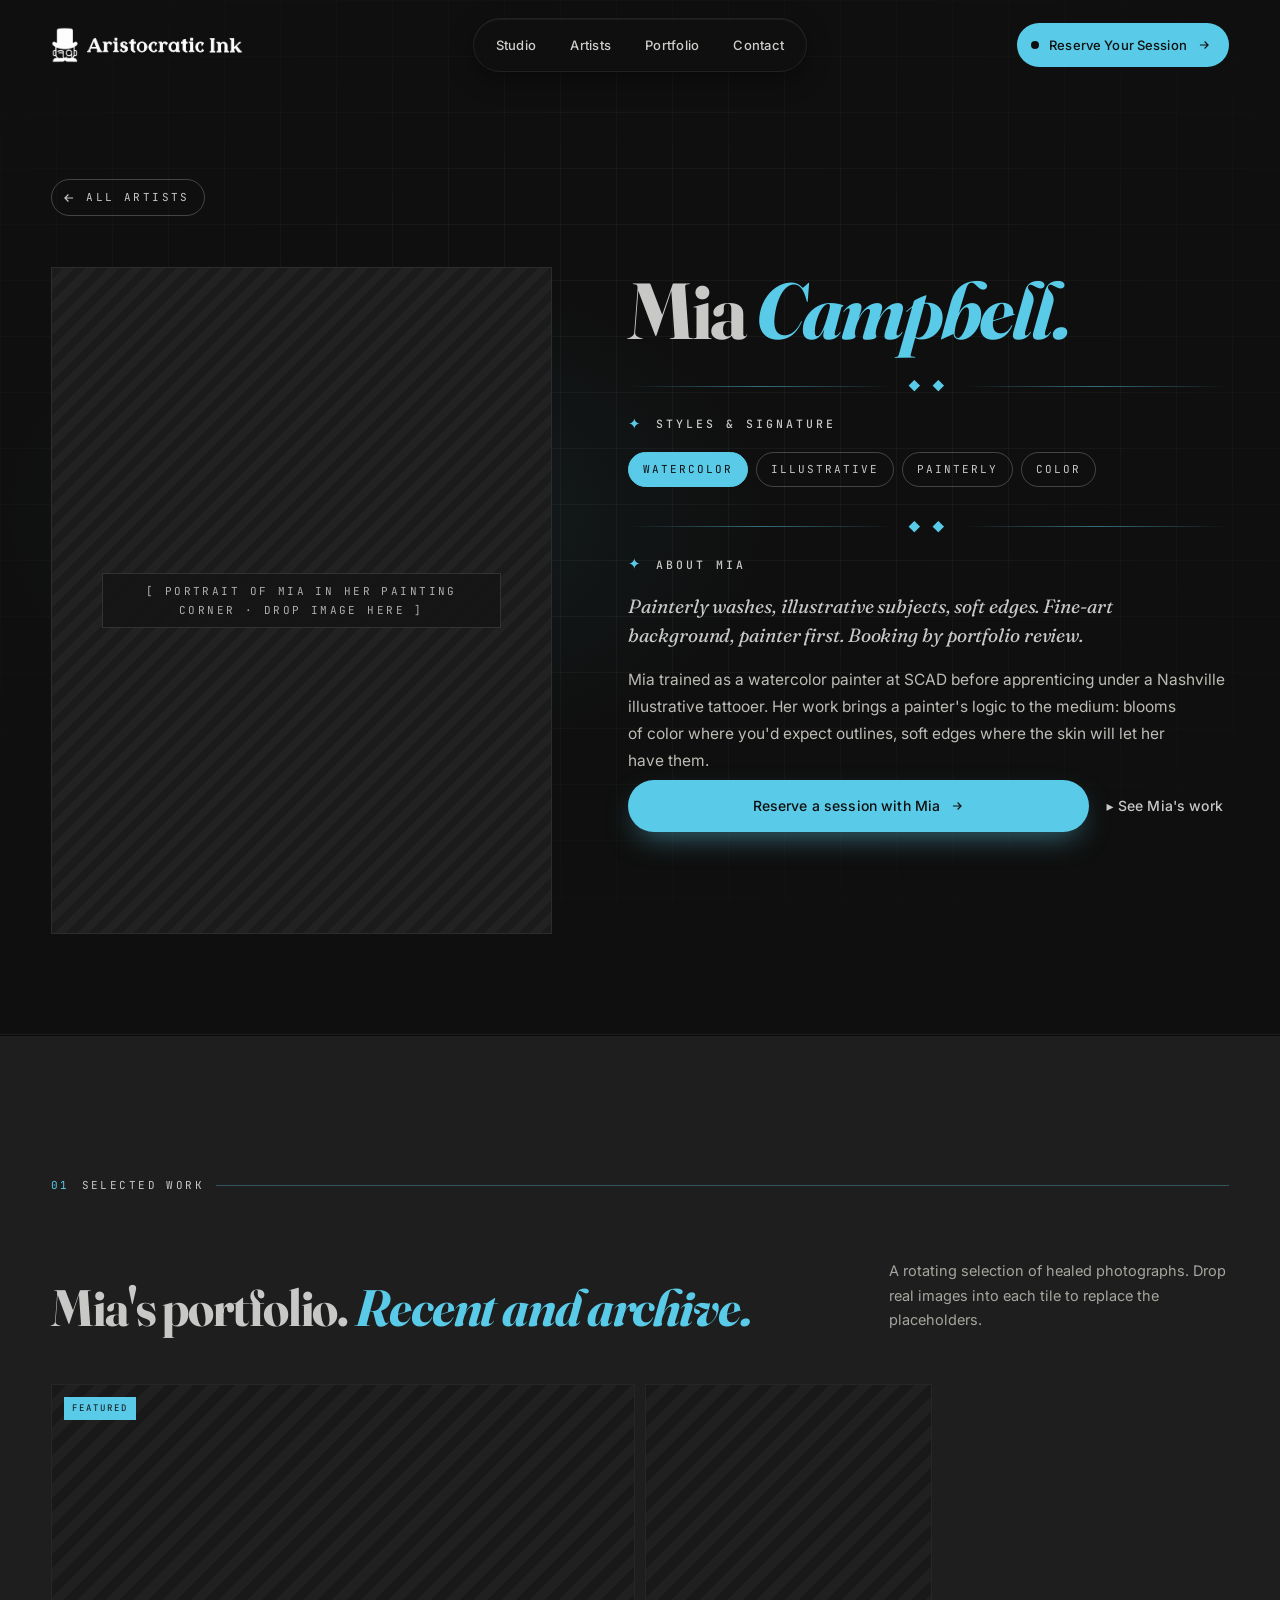
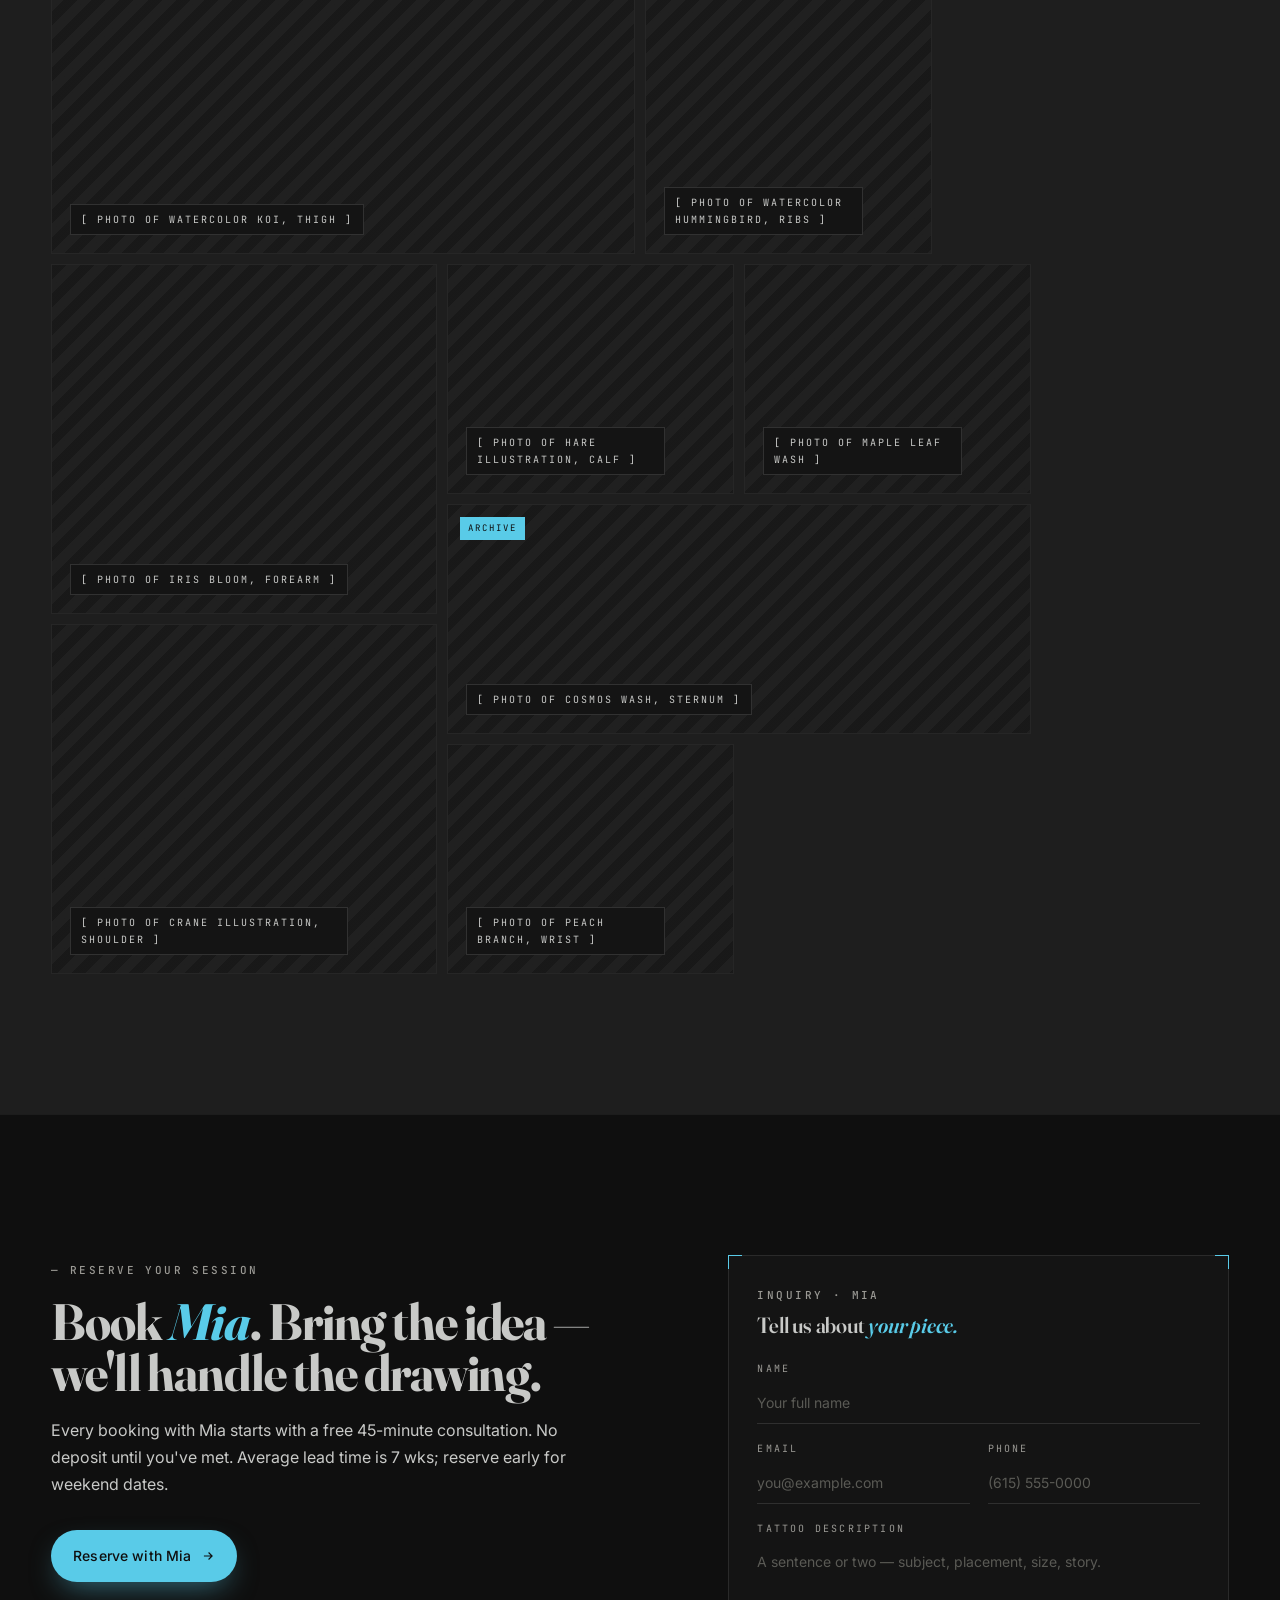
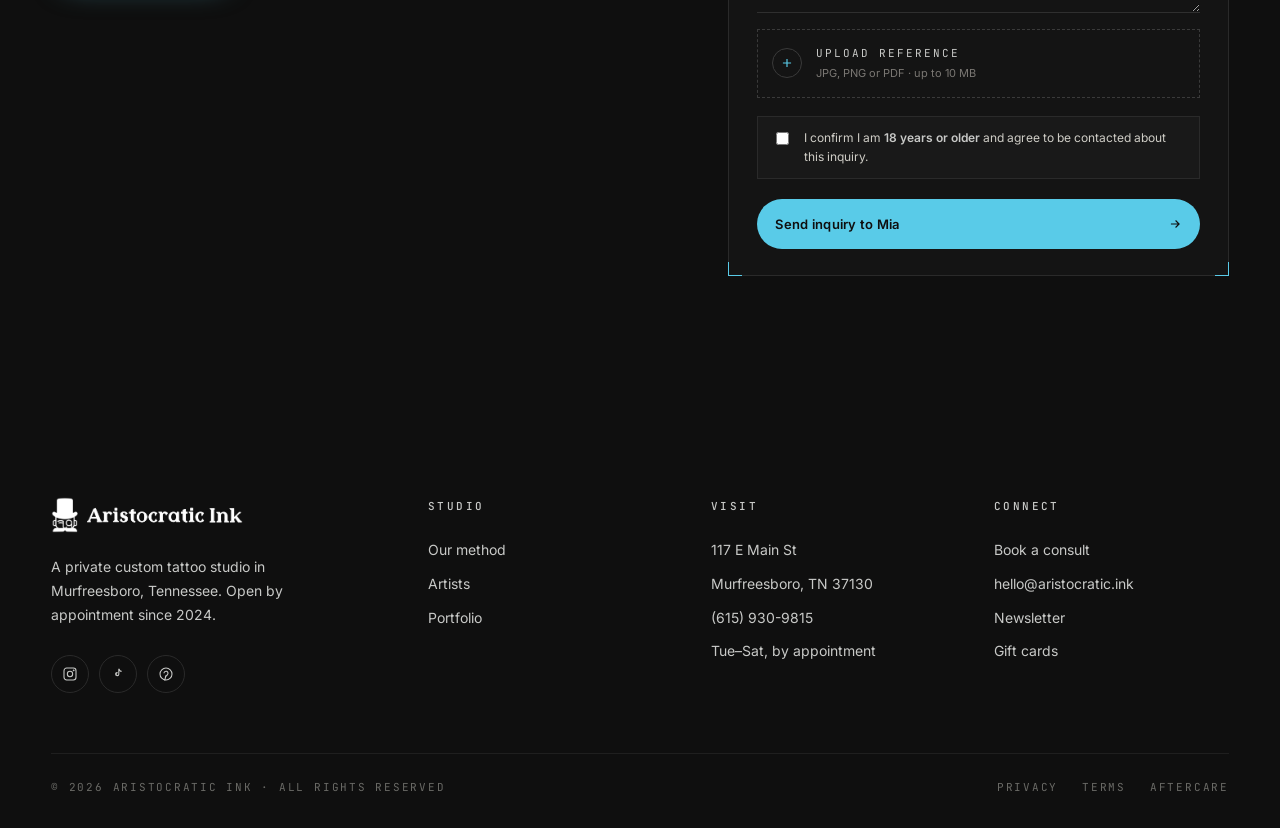
==== artists/mia.html @ 692e206e "Initial commit: Aristocratic Ink website Co-Authored-By: Claude Sonnet 4.6 <noreply@anthropic.com>" ====
<!doctype html>
<html lang="en">
<head>
<meta charset="utf-8" />
<meta name="viewport" content="width=device-width,initial-scale=1,viewport-fit=cover" />
<title>Mia Campbell — Watercolor · Illustrative · Aristocratic Ink</title>
<meta name="description" content="Mia Campbell — Watercolor · Illustrative at Aristocratic Ink, Murfreesboro TN. Painterly washes, illustrative subjects, soft edges. Fine-art background, painter first. Booking by portfolio review." />
<meta name="theme-color" content="#0F0F0F" />
<link rel="preconnect" href="https://fonts.googleapis.com" />
<link rel="preconnect" href="https://fonts.gstatic.com" crossorigin />
<link href="https://fonts.googleapis.com/css2?family=Fraunces:ital,opsz,wght@0,9..144,500;0,9..144,600;0,9..144,700;1,9..144,400;1,9..144,500;1,9..144,700&family=Inter:wght@300;400;500;600;700&family=JetBrains+Mono:wght@400;500&display=swap" rel="stylesheet" />
<link rel="stylesheet" href="../assets/artist.css" />
</head>
<body>

<a class="skip" href="#main">Skip to content</a>

<svg class="grain" aria-hidden="true"><filter id="n"><feTurbulence type="fractalNoise" baseFrequency="0.85" numOctaves="2" stitchTiles="stitch"/><feColorMatrix values="0 0 0 0 0  0 0 0 0 0  0 0 0 0 0  0 0 0 .4 0"/></filter><rect width="100%" height="100%" filter="url(#n)"/></svg>

<!-- NAV -->
<header class="nav" id="nav" role="banner">
  <a class="brand" href="../index.html" aria-label="Aristocratic Ink — home">
    <img class="brand-logo" src="../assets/logo-full.png" alt="Aristocratic Ink" />
  </a>
  <nav class="nav-pill" aria-label="Primary">
    <a href="../index.html#studio">Studio</a>
    <a href="../index.html#artists">Artists</a>
    <a href="../index.html#portfolio">Portfolio</a>
    <a href="../index.html#contact">Contact</a>
  </nav>
  <a class="nav-cta" href="../index.html#contact">
    <span class="live" aria-hidden="true"></span>
    Reserve Your Session
    <svg viewBox="0 0 24 24" fill="none" stroke="currentColor" stroke-width="2" aria-hidden="true"><path d="M5 12h14M13 6l6 6-6 6"/></svg>
  </a>
  <a class="burger" href="../index.html#artists" aria-label="Back to artists">
    <svg viewBox="0 0 24 24" fill="none" stroke="currentColor" stroke-width="2" aria-hidden="true"><path d="M19 12H5M11 18l-6-6 6-6"/></svg>
  </a>
</header>

<main id="main">

<!-- HERO -->
<section class="artist-hero">
  <div class="wrap">
    <a class="back" href="../index.html#artists">
      <svg viewBox="0 0 24 24" fill="none" stroke="currentColor" stroke-width="2"><path d="M19 12H5M11 18l-6-6 6-6"/></svg>
      All artists
    </a>
    <div class="artist-hero-grid">
      <div class="artist-left">
        <div class="artist-photo reveal">
          <span class="bl"></span><span class="br"></span>
          <div class="photo-placeholder"><span>[ Portrait of Mia in her painting corner · drop image here ]</span></div>
        </div>
      </div>
      <div class="artist-meta">
        <h1 class="reveal">Mia <em>Campbell.</em></h1>

        <div class="meta-divider reveal d1"><span>◆</span></div>

        <div class="meta-block reveal d1">
          <span class="meta-label"><span class="symbol">✦</span> Styles &amp; Signature</span>
          <div class="tags"><span class="accent">Watercolor</span><span>Illustrative</span><span>Painterly</span><span>Color</span></div>
        </div>

        <div class="meta-divider reveal d2"><span>◆</span></div>

        <div class="meta-block reveal d2">
          <span class="meta-label"><span class="symbol">✦</span> About Mia</span>
          <p class="lede">Painterly washes, illustrative subjects, soft edges. Fine-art background, painter first. Booking by portfolio review.</p>
          <p class="bio-brief">Mia trained as a watercolor painter at SCAD before apprenticing under a Nashville illustrative tattooer. Her work brings a painter's logic to the medium: blooms of color where you'd expect outlines, soft edges where the skin will let her have them.</p>
        </div>

        <div class="cta-row reveal d3">
          <a class="btn btn-primary" href="#inquiry-form">
            Reserve a session with Mia
            <svg viewBox="0 0 24 24" fill="none" stroke="currentColor" stroke-width="2"><path d="M5 12h14M13 6l6 6-6 6"/></svg>
          </a>
          <a class="btn btn-ghost" href="#works">▸ See Mia's work</a>
        </div>
      </div>
    </div>
  </div>
</section>

<!-- WORKS -->
<section class="works" id="works">
  <div class="wrap">
    <div class="section-head reveal">
      <span class="num">01</span>
      <span class="label">Selected Work</span>
      <span class="rule"></span>
    </div>
    <div class="works-head">
      <h2 class="reveal">Mia's portfolio. <em>Recent and archive.</em></h2>
      <p class="reveal d1">A rotating selection of healed photographs. Drop real images into each tile to replace the placeholders.</p>
    </div>
    <div class="works-mosaic reveal d2">
      
      <article class="work lg">
        <span class="badge">Featured</span>
        <div class="ph"><span class="ph-label">[ Photo of watercolor koi, thigh ]</span></div>
        <div class="overlay"><div><span class="a">Koi, Thigh</span><span class="b">Watercolor · 11 hrs · 2025</span></div></div>
      </article>
      <article class="work tall">
        
        <div class="ph"><span class="ph-label">[ Photo of watercolor hummingbird, ribs ]</span></div>
        <div class="overlay"><div><span class="a">Hummingbird, Ribs</span><span class="b">Illustrative · 7 hrs · 2024</span></div></div>
      </article>
      <article class="work md">
        
        <div class="ph"><span class="ph-label">[ Photo of iris bloom, forearm ]</span></div>
        <div class="overlay"><div><span class="a">Iris, Forearm</span><span class="b">Watercolor · 5 hrs · 2025</span></div></div>
      </article>
      <article class="work sm">
        
        <div class="ph"><span class="ph-label">[ Photo of hare illustration, calf ]</span></div>
        <div class="overlay"><div><span class="a">Hare Study</span><span class="b">Illustrative · 4 hrs · 2025</span></div></div>
      </article>
      <article class="work sm">
        
        <div class="ph"><span class="ph-label">[ Photo of maple leaf wash ]</span></div>
        <div class="overlay"><div><span class="a">Maple Leaf</span><span class="b">Watercolor · 3 hrs · 2024</span></div></div>
      </article>
      <article class="work wide">
        <span class="badge">Archive</span>
        <div class="ph"><span class="ph-label">[ Photo of cosmos wash, sternum ]</span></div>
        <div class="overlay"><div><span class="a">Cosmos, Sternum</span><span class="b">Watercolor · 6 hrs · 2025</span></div></div>
      </article>
      <article class="work md">
        
        <div class="ph"><span class="ph-label">[ Photo of crane illustration, shoulder ]</span></div>
        <div class="overlay"><div><span class="a">Crane, Shoulder</span><span class="b">Illustrative · 8 hrs · 2024</span></div></div>
      </article>
      <article class="work sm">
        
        <div class="ph"><span class="ph-label">[ Photo of peach branch, wrist ]</span></div>
        <div class="overlay"><div><span class="a">Peach Branch</span><span class="b">Watercolor · 3 hrs · 2025</span></div></div>
      </article>
    </div>
  </div>
</section>

<!-- BOOK CTA -->
<section class="book-cta">
  <div class="wrap">
    <div class="grid">
      <div class="reveal">
        <span class="eyebrow" style="color:#9a9994;">— Reserve your session</span>
        <h2 style="margin-top:14px;">Book <em>Mia</em>. Bring the idea — we'll handle the drawing.</h2>
        <p class="pitch">Every booking with Mia starts with a free 45-minute consultation. No deposit until you've met. Average lead time is 7 wks; reserve early for weekend dates.</p>
        <div class="actions">
          <a class="btn btn-primary" href="#inquiry-form">
            Reserve with Mia
            <svg viewBox="0 0 24 24" fill="none" stroke="currentColor" stroke-width="2"><path d="M5 12h14M13 6l6 6-6 6"/></svg>
          </a>
        </div>
      </div>
      <form class="inquiry reveal d1" id="inquiry-form" novalidate data-artist="Mia">
        <span class="corner tl"></span><span class="corner tr"></span><span class="corner bl"></span><span class="corner br"></span>
        <span class="eyebrow">Inquiry · Mia</span>
        <h3 class="title">Tell us about <em>your piece.</em></h3>

        <div class="field">
          <label for="iq-name">Name</label>
          <input id="iq-name" name="name" type="text" required placeholder="Your full name" autocomplete="name" />
        </div>

        <div class="row2">
          <div class="field">
            <label for="iq-email">Email</label>
            <input id="iq-email" name="email" type="email" required placeholder="you@example.com" autocomplete="email" />
          </div>
          <div class="field">
            <label for="iq-phone">Phone</label>
            <input id="iq-phone" name="phone" type="tel" required placeholder="(615) 555-0000" autocomplete="tel" />
          </div>
        </div>

        <div class="field">
          <label for="iq-idea">Tattoo description</label>
          <textarea id="iq-idea" name="idea" required placeholder="A sentence or two — subject, placement, size, story."></textarea>
        </div>

        <label class="file" for="iq-ref">
          <span class="ic">
            <svg viewBox="0 0 24 24" fill="none" stroke="currentColor" stroke-width="2"><path d="M12 5v14M5 12h14"/></svg>
          </span>
          <span class="ftext">
            <span class="l1" id="iq-ref-l1">Upload reference</span>
            <span class="l2" id="iq-ref-l2">JPG, PNG or PDF · up to 10 MB</span>
          </span>
          <input id="iq-ref" name="reference" type="file" accept="image/*,application/pdf" />
        </label>

        <label class="age-check">
          <input id="iq-age" name="age" type="checkbox" required />
          <span>I confirm I am <strong>18 years or older</strong> and agree to be contacted about this inquiry.</span>
        </label>

        <button class="submit" type="submit">
          Send inquiry to Mia
          <svg viewBox="0 0 24 24" fill="none" stroke="currentColor" stroke-width="2"><path d="M5 12h14M13 6l6 6-6 6"/></svg>
        </button>

        <div class="success" id="inquiry-success" role="status" aria-live="polite">
          Thank you. Your inquiry is on its way to <strong>Mia</strong>. We'll write back within one business day.
        </div>
      </form>
    </div>
  </div>
</section>

</main>

<!-- FOOTER -->
<footer>
  <div class="wrap">
    <div class="foot-grid">
      <div class="foot-brand">
        <a class="brand" href="../index.html" aria-label="Aristocratic Ink — home">
          <img class="brand-logo" src="../assets/logo-full.png" alt="Aristocratic Ink" />
        </a>
        <p>A private custom tattoo studio in Murfreesboro, Tennessee. Open by appointment since 2024.</p>
        <div class="socials">
          <a href="#" aria-label="Instagram"><svg viewBox="0 0 24 24" fill="none" stroke="currentColor" stroke-width="1.6"><rect x="3" y="3" width="18" height="18" rx="4"/><circle cx="12" cy="12" r="4"/><circle cx="17.5" cy="6.5" r=".6" fill="currentColor"/></svg></a>
          <a href="#" aria-label="TikTok"><svg viewBox="0 0 24 24" fill="currentColor"><path d="M14 4v8.2a3.2 3.2 0 1 1-2.6-3.14V11a1.2 1.2 0 1 0 1 1.2V4h2a3 3 0 0 0 3 3v2a5 5 0 0 1-3.4-1.34V4z"/></svg></a>
          <a href="#" aria-label="Pinterest"><svg viewBox="0 0 24 24" fill="none" stroke="currentColor" stroke-width="1.6"><circle cx="12" cy="12" r="9"/><path d="M10 22l2-8"/><path d="M9 11a3 3 0 1 1 5 2c-1 2-3 2-3 4"/></svg></a>
        </div>
      </div>
      <div class="foot-col">
        <h4>Studio</h4>
        <ul>
          <li><a href="../index.html#solution">Our method</a></li>
          <li><a href="../index.html#artists">Artists</a></li>
          <li><a href="../index.html#portfolio">Portfolio</a></li>
        </ul>
      </div>
      <div class="foot-col">
        <h4>Visit</h4>
        <ul>
          <li>117 E Main St</li>
          <li>Murfreesboro, TN 37130</li>
          <li>(615) 930-9815</li>
          <li>Tue–Sat, by appointment</li>
        </ul>
      </div>
      <div class="foot-col">
        <h4>Connect</h4>
        <ul>
          <li><a href="../index.html#contact">Book a consult</a></li>
          <li><a href="mailto:hello@aristocratic.ink">hello@aristocratic.ink</a></li>
          <li><a href="#">Newsletter</a></li>
          <li><a href="#">Gift cards</a></li>
        </ul>
      </div>
    </div>
    <div class="foot-strip">
      <span class="copy">© 2026 Aristocratic Ink · All rights reserved</span>
      <div class="legal">
        <a href="#">Privacy</a>
        <a href="#">Terms</a>
        <a href="#">Aftercare</a>
      </div>
    </div>
  </div>
</footer>

<script>
(function(){
  const nav = document.getElementById('nav');
  const onScroll = () => {
    if (window.scrollY > 24) nav.classList.add('scrolled'); else nav.classList.remove('scrolled');
  };
  document.addEventListener('scroll', onScroll, { passive:true });
  onScroll();

  const io = new IntersectionObserver((entries) => {
    entries.forEach(en => {
      if (en.isIntersecting) {
        en.target.classList.add('in');
        io.unobserve(en.target);
      }
    });
  }, { rootMargin: '0px 0px -8% 0px', threshold: .04 });
  document.querySelectorAll('.reveal').forEach(el => io.observe(el));

  document.querySelectorAll('a[href^="#"]').forEach(a => {
    a.addEventListener('click', (e) => {
      const id = a.getAttribute('href').slice(1);
      const target = id && document.getElementById(id);
      if (!target) return;
      e.preventDefault();
      const top = target.getBoundingClientRect().top + window.scrollY - 70;
      window.scrollTo({ top, behavior: 'smooth' });
    });
  });

  // Inquiry form
  const iform = document.getElementById('inquiry-form');
  if (iform) {
    const fileInput = document.getElementById('iq-ref');
    const fileL1 = document.getElementById('iq-ref-l1');
    const fileL2 = document.getElementById('iq-ref-l2');
    fileInput && fileInput.addEventListener('change', () => {
      const f = fileInput.files && fileInput.files[0];
      if (f) {
        fileL1.textContent = 'Reference attached';
        const kb = Math.max(1, Math.round(f.size/1024));
        const size = kb > 1024 ? (kb/1024).toFixed(1) + ' MB' : kb + ' KB';
        fileL2.textContent = f.name + ' · ' + size;
      } else {
        fileL1.textContent = 'Upload reference';
        fileL2.textContent = 'JPG, PNG or PDF · up to 10 MB';
      }
    });
    iform.addEventListener('submit', (e) => {
      e.preventDefault();
      if (!iform.checkValidity()) { iform.reportValidity(); return; }
      const success = document.getElementById('inquiry-success');
      success.classList.add('show');
      iform.querySelectorAll('input, textarea, button.submit').forEach(el => el.disabled = true);
      const top = success.getBoundingClientRect().top + window.scrollY - 100;
      window.scrollTo({ top, behavior:'smooth' });
    });
  }
})();
</script>
</body>
</html>
---- assets/artist.css ----
/* ============================================
   Aristocratic Ink — Artist page styles (revised)
   Pattern: DARK hero · GRAY works · DARK book-cta
   Cyan accents on numbers, rules, italics.
   ============================================ */

:root{
  --paper:#C8C9C7;
  --paper-2:#1E1E1E;
  --paper-3:#2A2A2A;
  --ink:#0F0F0F;
  --dark:#1A1A1A;
  --cyan:#59CBE8;
  --gray:#C8C9C7;
  --muted:rgba(15,15,15,.55);
  --line:rgba(15,15,15,.12);
  --line-strong:rgba(15,15,15,.85);
  --max:1440px;
  --pad: clamp(20px, 4vw, 56px);
  --font-display: "Fraunces", "Times New Roman", serif;
  --font-body: "Inter", system-ui, -apple-system, sans-serif;
  --font-mono: "JetBrains Mono", ui-monospace, Menlo, monospace;
}

*,*::before,*::after{ box-sizing:border-box; }
html,body{ margin:0; padding:0; }
html{ scroll-behavior:smooth; -webkit-text-size-adjust:100%; }
body{
  font-family: var(--font-body);
  font-weight:400;
  font-size:16px;
  line-height:1.7;
  color:var(--ink);
  background:var(--paper-2);
  -webkit-font-smoothing:antialiased;
  text-rendering:optimizeLegibility;
  overflow-x:hidden;
}
img,video,svg{ display:block; max-width:100%; }
button{ font:inherit; color:inherit; background:none; border:0; cursor:pointer; }
a{ color:inherit; text-decoration:none; }
input,select,textarea{ font:inherit; color:inherit; }
::selection{ background:var(--cyan); color:var(--ink); }
:focus-visible{ outline:2px solid var(--cyan); outline-offset:2px; border-radius:2px; }

h1,h2,h3,h4{ margin:0; font-family:var(--font-display); font-weight:700; font-style:normal; letter-spacing:-0.015em; font-variation-settings:"opsz" 144; }
h1{ font-size:clamp(2.4rem, 5.5vw, 4.6rem); line-height:.96; letter-spacing:-0.025em; }
h2{ font-size:clamp(2rem, 4vw, 3.4rem); line-height:1; letter-spacing:-0.022em; }
h3{ font-size:clamp(1.3rem, 1.8vw, 1.65rem); line-height:1.1; letter-spacing:-0.015em; }
p{ margin:0 0 1em; }
em{ font-style:italic; }
.eyebrow{ font-family:var(--font-mono); font-size:11px; letter-spacing:.22em; text-transform:uppercase; color:var(--ink); font-weight:500; }
.mono{ font-family:var(--font-mono); font-size:11px; letter-spacing:.16em; text-transform:uppercase; color:var(--gray); }

.skip{ position:absolute; left:8px; top:-40px; padding:8px 14px; background:var(--ink); color:var(--paper); z-index:1000; border-radius:999px; font-size:13px; }
.skip:focus{ top:8px; }
.grain{ position:fixed; inset:0; z-index:200; pointer-events:none; opacity:.045; mix-blend-mode:multiply; }
.wrap{ width:100%; max-width:var(--max); margin:0 auto; padding-inline:var(--pad); }

/* ---------- NAV ---------- */
.nav{
  position:fixed; top:0; left:0; right:0; z-index:100;
  padding:18px var(--pad);
  display:grid; grid-template-columns:1fr auto 1fr; align-items:center; gap:24px;
  transition: backdrop-filter .3s ease, background .3s ease, border-color .3s ease;
  border-bottom:1px solid transparent;
}
.nav.scrolled{
  background:rgba(15,15,15,.82);
  backdrop-filter:saturate(160%) blur(14px);
  -webkit-backdrop-filter:saturate(160%) blur(14px);
  border-bottom-color:rgba(255,255,255,.08);
}
.brand{ display:flex; align-items:center; gap:12px; }
.brand-logo{ display:block; height:36px; width:auto; filter: brightness(0) invert(1); }

.nav-pill{
  justify-self:center;
  display:flex; align-items:center; gap:2px;
  background:rgba(15,15,15,.6);
  backdrop-filter: blur(10px);
  -webkit-backdrop-filter: blur(10px);
  color:var(--paper);
  padding:6px; border-radius:999px;
  border:1px solid rgba(255,255,255,.08);
  box-shadow: 0 1px 0 rgba(255,255,255,.06) inset, 0 8px 24px rgba(0,0,0,.35);
}
.nav-pill a{
  padding:9px 16px; border-radius:999px; font-size:13px; font-weight:500; letter-spacing:.02em;
  color:#cfcecb; transition:color .2s ease, background .25s ease;
}
.nav-pill a:hover{ color:var(--cyan); }

.nav-cta{
  justify-self:end;
  display:inline-flex; align-items:center; gap:10px;
  background:var(--cyan); color:var(--ink);
  padding:11px 18px 11px 14px; border-radius:999px;
  font-size:13px; font-weight:500; letter-spacing:.01em;
  transition: transform .25s ease, box-shadow .25s ease;
}
.nav-cta:hover{ transform:translateY(-1px); box-shadow:0 12px 28px rgba(89,203,232,.45); }
.nav-cta .live{ width:8px; height:8px; border-radius:50%; background:var(--ink); }
.nav-cta svg{ width:14px; height:14px; }

.burger{ display:none; justify-self:end; width:42px; height:42px; border-radius:50%; background:var(--ink); color:var(--paper); align-items:center; justify-content:center; }
.burger svg{ width:18px; height:18px; }

/* ---------- BUTTONS ---------- */
.btn{ display:inline-flex; align-items:center; gap:10px; padding:14px 22px; border-radius:999px; font-size:14px; font-weight:500; letter-spacing:.01em; transition:transform .25s ease, box-shadow .25s ease, background .25s ease, color .25s ease; }
.btn-primary{ background:var(--cyan); color:var(--ink); box-shadow: 0 12px 30px -10px rgba(89,203,232,.55); }
.btn-primary:hover{ transform:translateY(-1px); box-shadow: 0 16px 40px -10px rgba(89,203,232,.75); }
.btn-ghost{ color:var(--paper); padding-left:6px; padding-right:6px; }
.btn-ghost:hover{ color:var(--cyan); }
.btn svg{ width:14px; height:14px; }

/* ---------- SECTION HEAD ---------- */
section{ position:relative; }
.section-head{ display:flex; align-items:baseline; gap:12px; margin-bottom: clamp(40px,5vw,72px); }
.section-head .num{ font-family:var(--font-mono); font-size:11px; letter-spacing:.2em; text-transform:uppercase; color:var(--cyan); }
.section-head .label{ font-family:var(--font-mono); font-size:11px; letter-spacing:.22em; text-transform:uppercase; color:var(--ink); }
.section-head .rule{ flex:1; height:1px; background:rgba(89,203,232,.22); align-self:center; }

/* ============================================
   ARTIST HERO (DARK)
   ============================================ */
.artist-hero{
  position:relative;
  background:var(--ink);
  color:var(--paper);
  padding: clamp(120px, 14vw, 180px) 0 clamp(60px, 8vw, 100px);
  overflow:hidden;
  isolation:isolate;
  border-bottom: 1px solid #1c1c1c;
}
.artist-hero::before{
  content:""; position:absolute; inset:0; z-index:-1; pointer-events:none;
  background-image:
    linear-gradient(to right, rgba(255,255,255,.04) 1px, transparent 1px),
    linear-gradient(to bottom, rgba(255,255,255,.04) 1px, transparent 1px);
  background-size: 56px 56px;
  mask-image: radial-gradient(ellipse 90% 70% at 50% 40%, #000 30%, transparent 80%);
  -webkit-mask-image: radial-gradient(ellipse 90% 70% at 50% 40%, #000 30%, transparent 80%);
}
.artist-hero::after{
  content:""; position:absolute; inset:0; z-index:-1; pointer-events:none;
  background: radial-gradient(ellipse 50% 40% at 30% 50%, rgba(89,203,232,.08), transparent 60%);
}

.back{
  display:inline-flex; align-items:center; gap:10px;
  font-family:var(--font-mono); font-size:11px; letter-spacing:.22em; text-transform:uppercase; color:var(--paper);
  margin-bottom: clamp(32px, 4vw, 56px);
  padding: 8px 14px 8px 10px;
  border-radius:999px;
  border:1px solid rgba(255,255,255,.22);
  transition: background .25s ease, color .25s ease, border-color .25s ease;
}
.back:hover{ background:var(--cyan); color:var(--ink); border-color:var(--cyan); }
.back svg{ width:14px; height:14px; }

.artist-hero-grid{
  display:grid;
  grid-template-columns: 1fr 1.2fr;
  gap: clamp(40px, 6vw, 88px);
  align-items:start;
}

/* LEFT — photo + CTA */
.artist-left{ display:flex; flex-direction:column; gap: 22px; }

.artist-photo{
  position:relative;
  aspect-ratio: 3/4;
  background:#141414;
  border:1px solid rgba(255,255,255,.10);
  overflow:hidden;
}
.artist-photo::before, .artist-photo::after,
.artist-photo .br, .artist-photo .bl{
  content:""; position:absolute; width:22px; height:22px; border:1.5px solid var(--cyan); z-index:3;
}
.artist-photo::before{ top:-1px; left:-1px; border-right:0; border-bottom:0; }
.artist-photo::after{ top:-1px; right:-1px; border-left:0; border-bottom:0; }
.artist-photo .bl{ bottom:-1px; left:-1px; border-right:0; border-top:0; }
.artist-photo .br{ bottom:-1px; right:-1px; border-left:0; border-top:0; }
.photo-placeholder{
  position:absolute; inset:0;
  display:flex; align-items:center; justify-content:center;
  background:
    repeating-linear-gradient(135deg,
      rgba(255,255,255,.03) 0 8px,
      rgba(255,255,255,.06) 8px 16px);
  color:var(--paper);
}
.photo-placeholder span{
  font-family:var(--font-mono); font-size:11px; letter-spacing:.22em; text-transform:uppercase;
  background:#141414; padding:8px 14px; border:1px solid rgba(255,255,255,.15);
  opacity:.85; max-width: 80%; text-align:center; color: var(--paper);
}

/* CTA row under photo */
.cta-row{ display:flex; flex-wrap:wrap; gap:12px; align-items:center; }
.cta-row .btn-primary{ flex: 1 1 auto; justify-content: center; }

/* RIGHT — meta (organized w/ section dividers + symbols) */
.artist-meta{ padding-top: 6px; display:flex; flex-direction:column; }
.artist-meta h1{ margin-bottom: 4px; color: var(--paper); font-size:clamp(2.6rem, 6.2vw, 5rem); line-height:.95; letter-spacing:-0.028em; }
.artist-meta h1 em{ color: var(--cyan); font-style: italic; }

/* Ornamental divider between meta blocks */
.meta-divider{
  display:flex; align-items:center; gap:14px;
  margin: 28px 0 22px;
}
.meta-divider::before, .meta-divider::after{
  content:""; flex:1; height:1px;
  background: linear-gradient(to right, transparent, rgba(89,203,232,.5), transparent);
}
.meta-divider > span{
  color: var(--cyan); font-size: 12px; line-height:1;
  transform: rotate(0deg); letter-spacing:.4em;
  display:inline-flex; gap:6px;
}
.meta-divider > span::before{ content:"◆"; }

/* Block heading with attention-grabbing symbol */
.meta-label{
  display:flex; align-items:center; gap:12px;
  font-family: var(--font-mono); font-size: 11.5px; letter-spacing: .26em; text-transform: uppercase;
  color: var(--paper); margin-bottom: 18px; font-weight:500;
}
.meta-label .symbol{ color: var(--cyan); font-size: 15px; line-height: 1; }

.meta-block{ margin-bottom: 6px; }
.meta-block:last-of-type{ margin-bottom: 32px; }

.tags{ display:flex; flex-wrap:wrap; gap:8px; }
.tags span{
  font-family:var(--font-mono); font-size:11px; letter-spacing:.18em; text-transform:uppercase;
  padding:7px 14px; border-radius:999px; border:1px solid rgba(255,255,255,.22);
  color:var(--paper);
  transition: background .25s ease, color .25s ease, border-color .25s ease;
}
.tags span:hover{ border-color: var(--cyan); color: var(--cyan); }
.tags span.accent{ background:var(--cyan); border-color:var(--cyan); color:var(--ink); }
.tags span.accent:hover{ color: var(--ink); }

.lede{
  font-family: var(--font-display);
  font-weight:400;
  font-style:italic;
  font-size: clamp(17px, 1.5vw, 20px);
  line-height:1.5;
  color: var(--paper);
  max-width: 580px;
  margin: 0 0 16px;
  letter-spacing:-0.005em;
  text-wrap: pretty;
}
.bio-brief{
  font-size: 15.5px;
  line-height: 1.75;
  color: rgba(238,236,228,.78);
  max-width: 600px;
  margin: 0;
  text-wrap: pretty;
}

/* ============================================
   WORKS (GRAY — charcoal #1E1E1E)
   ============================================ */
.works{ padding: clamp(80px,11vw,140px) 0; background:var(--paper-2); color:var(--paper); border-top:1px solid #0a0a0a; }
.works-head{ display:flex; align-items:end; justify-content:space-between; gap:24px; flex-wrap:wrap; margin-bottom: clamp(32px,4vw,56px); }
.works-head h2{ color: var(--paper); }
.works-head h2 em{ font-style:italic; color: var(--cyan); }
.works-head p{ color:rgba(238,236,228,.65); max-width:340px; margin:0; font-size:14.5px; }
.works .section-head .label{ color: var(--paper); }
.works .section-head .rule{ background: rgba(89,203,232,.32); }

.works-mosaic{
  display:grid;
  grid-template-columns: repeat(12, 1fr);
  grid-auto-rows: 110px;
  gap: 10px;
}
.work{
  position:relative;
  overflow:hidden;
  background:#141414;
  border:1px solid rgba(255,255,255,.08);
}
.work .ph{
  position:absolute; inset:0;
  display:flex; align-items:flex-end; justify-content:flex-start;
  background:
    repeating-linear-gradient(135deg,
      rgba(255,255,255,.02) 0 10px,
      rgba(255,255,255,.05) 10px 20px);
  padding: 18px;
  transition: transform .9s cubic-bezier(.2,.8,.2,1);
}
.work:hover .ph{ transform: scale(1.03); }
.work .ph-label{
  font-family:var(--font-mono); font-size:10px; letter-spacing:.2em; text-transform:uppercase;
  background:#141414; padding: 6px 10px; border:1px solid rgba(255,255,255,.12);
  color: var(--paper);
  max-width: 80%;
}
.work .overlay{
  position:absolute; inset:0; z-index:2;
  background: linear-gradient(to top, rgba(89,203,232,.86), rgba(89,203,232,0) 60%);
  opacity:0; transition:opacity .35s ease;
  display:flex; align-items:flex-end; padding:18px; color:var(--ink);
}
.work:hover .overlay{ opacity:1; }
.work .overlay .a{ font-family:var(--font-display); font-weight:600; font-size:18px; line-height:1.05; display:block; }
.work .overlay .b{ font-family:var(--font-mono); font-size:10px; letter-spacing:.2em; text-transform:uppercase; display:block; margin-top:4px; }
.work .badge{
  position:absolute; top:12px; left:12px; z-index:3;
  font-family:var(--font-mono); font-size:9px; letter-spacing:.22em; text-transform:uppercase;
  background:var(--cyan); color:var(--ink); padding:4px 8px;
}
.work.lg{ grid-column: span 6; grid-row: span 4; }
.work.md{ grid-column: span 4; grid-row: span 3; }
.work.sm{ grid-column: span 3; grid-row: span 2; }
.work.tall{ grid-column: span 3; grid-row: span 4; }
.work.wide{ grid-column: span 6; grid-row: span 2; }

/* ============================================
   BOOK CTA (DARK)
   ============================================ */
.book-cta{
  padding: clamp(80px,11vw,140px) 0;
  background:var(--ink); color:var(--paper);
  border-top:1px solid #1c1c1c;
}
.book-cta .grid{
  display:grid;
  grid-template-columns: 1.2fr 1fr;
  gap: clamp(40px, 6vw, 96px);
  align-items:start;
}
.book-cta h2{ color:var(--paper); max-width: 700px; }
.book-cta h2 em{ color:var(--cyan); }
.book-cta .pitch{ color:#C8C9C7; font-size:16px; max-width:520px; margin: 18px 0 32px; }
.book-cta .actions{ display:flex; flex-wrap:wrap; gap:14px; }

/* ============================================
   INQUIRY FORM
   ============================================ */
.inquiry{
  position:relative;
  background:#141414;
  border:1px solid #2a2a2a;
  padding: 30px 28px 26px;
}
.inquiry .corner{ position:absolute; width:14px; height:14px; border:1.5px solid var(--cyan); }
.inquiry .corner.tl{ top:-1px; left:-1px; border-right:0; border-bottom:0; }
.inquiry .corner.tr{ top:-1px; right:-1px; border-left:0; border-bottom:0; }
.inquiry .corner.bl{ bottom:-1px; left:-1px; border-right:0; border-top:0; }
.inquiry .corner.br{ bottom:-1px; right:-1px; border-left:0; border-top:0; }

.inquiry .eyebrow{ color:#9a9994; margin-bottom: 8px; display:block; }
.inquiry .title{
  font-family: var(--font-display); font-weight:600;
  font-size: 22px; letter-spacing:-0.01em;
  color:var(--paper); margin: 0 0 22px;
  line-height:1.15;
}
.inquiry .title em{ color:var(--cyan); font-style:italic; }
.inquiry .field{ display:flex; flex-direction:column; gap:6px; margin-bottom: 16px; }
.inquiry .field label{
  font-family:var(--font-mono); font-size:10px; letter-spacing:.22em; text-transform:uppercase;
  color:#9a9994;
}
.inquiry .field input,
.inquiry .field textarea{
  width:100%; background:transparent; border:0;
  border-bottom:1px solid #2f2f2f;
  padding: 8px 0;
  font-size: 14px;
  color:var(--paper);
  transition: border-color .25s ease;
}
.inquiry .field input::placeholder,
.inquiry .field textarea::placeholder{ color:#5a5a55; }
.inquiry .field input:focus,
.inquiry .field textarea:focus{ outline:0; border-bottom-color:var(--cyan); }
.inquiry .field textarea{ min-height: 70px; resize:vertical; line-height:1.5; }
.inquiry .row2{ display:grid; grid-template-columns: 1fr 1fr; gap: 18px; }

.inquiry .file{
  margin: 6px 0 18px;
  border:1px dashed #3a3a3a;
  padding: 14px 14px;
  display:flex; align-items:center; gap: 14px;
  cursor:pointer;
  transition: border-color .25s ease, background .25s ease;
  position:relative;
}
.inquiry .file:hover{ border-color: var(--cyan); background: rgba(89,203,232,0.04); }
.inquiry .file input[type="file"]{ position:absolute; inset:0; opacity:0; cursor:pointer; }
.inquiry .file .ic{
  width:30px; height:30px; border:1px solid #3a3a3a; border-radius:50%;
  display:grid; place-items:center; color:var(--cyan); flex-shrink:0;
}
.inquiry .file .ic svg{ width:14px; height:14px; }
.inquiry .file .ftext{ display:flex; flex-direction:column; gap:2px; min-width:0; }
.inquiry .file .ftext .l1{
  font-family:var(--font-mono); font-size:11px; letter-spacing:.18em; text-transform:uppercase;
  color:var(--paper);
}
.inquiry .file .ftext .l2{
  font-size:11px; color:#7a7773;
  white-space:nowrap; overflow:hidden; text-overflow:ellipsis;
}

/* Age verification check */
.inquiry .age-check{
  display:flex; gap:12px; align-items:flex-start;
  margin: 4px 0 20px;
  padding: 12px 14px;
  border: 1px solid #2a2a2a;
  background: rgba(255,255,255,.02);
  cursor: pointer;
  transition: border-color .25s ease, background .25s ease;
}
.inquiry .age-check:hover{ border-color: var(--cyan); }
.inquiry .age-check input{ margin-top: 3px; accent-color: var(--cyan); cursor:pointer; }
.inquiry .age-check span{ font-size: 12px; color: rgba(238,236,228,.85); line-height: 1.55; }
.inquiry .age-check span strong{ color: var(--paper); font-weight: 600; }

.inquiry .submit{
  width:100%;
  display:inline-flex; justify-content:space-between; align-items:center;
  background:var(--cyan); color:var(--ink);
  padding: 14px 18px; border-radius:999px;
  font-weight:600; font-size:13px; letter-spacing:.02em;
  transition: transform .25s ease, box-shadow .25s ease;
}
.inquiry .submit:hover{ transform: translateY(-1px); box-shadow: 0 14px 32px -10px rgba(89,203,232,.7); }
.inquiry .submit:disabled{ opacity:.6; cursor:default; transform:none; box-shadow:none; }
.inquiry .submit svg{ width:14px; height:14px; }

.inquiry .success{
  display:none;
  margin-top: 14px; padding: 14px;
  border: 1px dashed var(--cyan); color: var(--paper); font-size: 13px; line-height:1.5;
}
.inquiry .success.show{ display:block; }
.inquiry .success strong{ color: var(--cyan); }

/* ============================================
   FOOTER
   ============================================ */
footer{ background:var(--ink); color:var(--paper); padding: 80px 0 32px; border-top:1px solid var(--ink); }
.foot-grid{ display:grid; grid-template-columns: 1.4fr repeat(3, 1fr); gap: 48px; }
.foot-brand p{ color:var(--gray); font-size:14px; max-width:280px; margin: 22px 0 28px; }
.socials{ display:flex; gap:10px; }
.socials a{ width:38px; height:38px; border-radius:50%; border:1px solid #2a2a2a; display:grid; place-items:center; transition:border-color .2s ease, color .2s ease; color:#C8C9C7; }
.socials a:hover{ border-color:var(--cyan); color:var(--cyan); }
.socials svg{ width:16px; height:16px; }
.foot-col h4{ font-family:var(--font-mono); font-size:11px; letter-spacing:.22em; text-transform:uppercase; color:var(--paper); font-weight:500; margin: 0 0 22px; }
.foot-col ul{ list-style:none; padding:0; margin:0; display:flex; flex-direction:column; gap:10px; }
.foot-col li a, .foot-col li{ color:#C8C9C7; font-size:14px; transition:color .2s; }
.foot-col li a:hover{ color:var(--cyan); }
.foot-strip{ margin-top:60px; padding-top:24px; border-top:1px solid #1f1f1f; display:flex; justify-content:space-between; align-items:center; flex-wrap:wrap; gap:16px; }
.foot-strip .copy{ font-family:var(--font-mono); font-size:11px; letter-spacing:.16em; color:#6a6a66; text-transform:uppercase; }
.foot-strip .legal{ display:flex; gap:24px; }
.foot-strip .legal a{ font-family:var(--font-mono); font-size:11px; letter-spacing:.16em; text-transform:uppercase; color:#6a6a66; }
.foot-strip .legal a:hover{ color:var(--cyan); }

/* ---------- Reveal ---------- */
.reveal{ opacity:0; transform: translateY(28px); transition: opacity .9s cubic-bezier(.2,.8,.2,1), transform .9s cubic-bezier(.2,.8,.2,1); }
.reveal.in{ opacity:1; transform: translateY(0); }
.reveal.d1{ transition-delay:.08s; }
.reveal.d2{ transition-delay:.16s; }
.reveal.d3{ transition-delay:.24s; }
.reveal.d4{ transition-delay:.32s; }

/* ---------- Responsive ---------- */
@media (max-width: 1100px){ .nav-pill{ display:none; } }
@media (max-width: 900px){
  .nav-cta{ display:none; }
  .burger{ display:inline-grid; }
  .artist-hero-grid{ grid-template-columns: 1fr; }
  .artist-photo{ aspect-ratio: 4/5; max-width: 540px; }
  .artist-meta{ padding-top: 0; }
  .book-cta .grid{ grid-template-columns: 1fr; }
  .works-mosaic{ grid-auto-rows: 90px; }
  .work.lg{ grid-column: span 12; grid-row: span 4; }
  .work.md{ grid-column: span 6; grid-row: span 3; }
  .work.sm{ grid-column: span 6; grid-row: span 2; }
  .work.tall{ grid-column: span 6; grid-row: span 4; }
  .work.wide{ grid-column: span 12; grid-row: span 2; }
  .foot-grid{ grid-template-columns: 1fr 1fr; gap:32px; }
}
@media (max-width: 520px){
  .cta-row{ flex-direction:column; align-items:stretch; gap: 10px; }
  .cta-row .btn-primary{ width:100%; justify-content: space-between; }
  .cta-row .btn-ghost{ text-align: center; }
  .foot-grid{ grid-template-columns: 1fr; }
  .inquiry .row2{ grid-template-columns: 1fr; gap: 0; }
}

@media (prefers-reduced-motion: reduce){
  *{ animation-duration:.001ms !important; animation-iteration-count:1 !important; transition-duration:.001ms !important; }
}
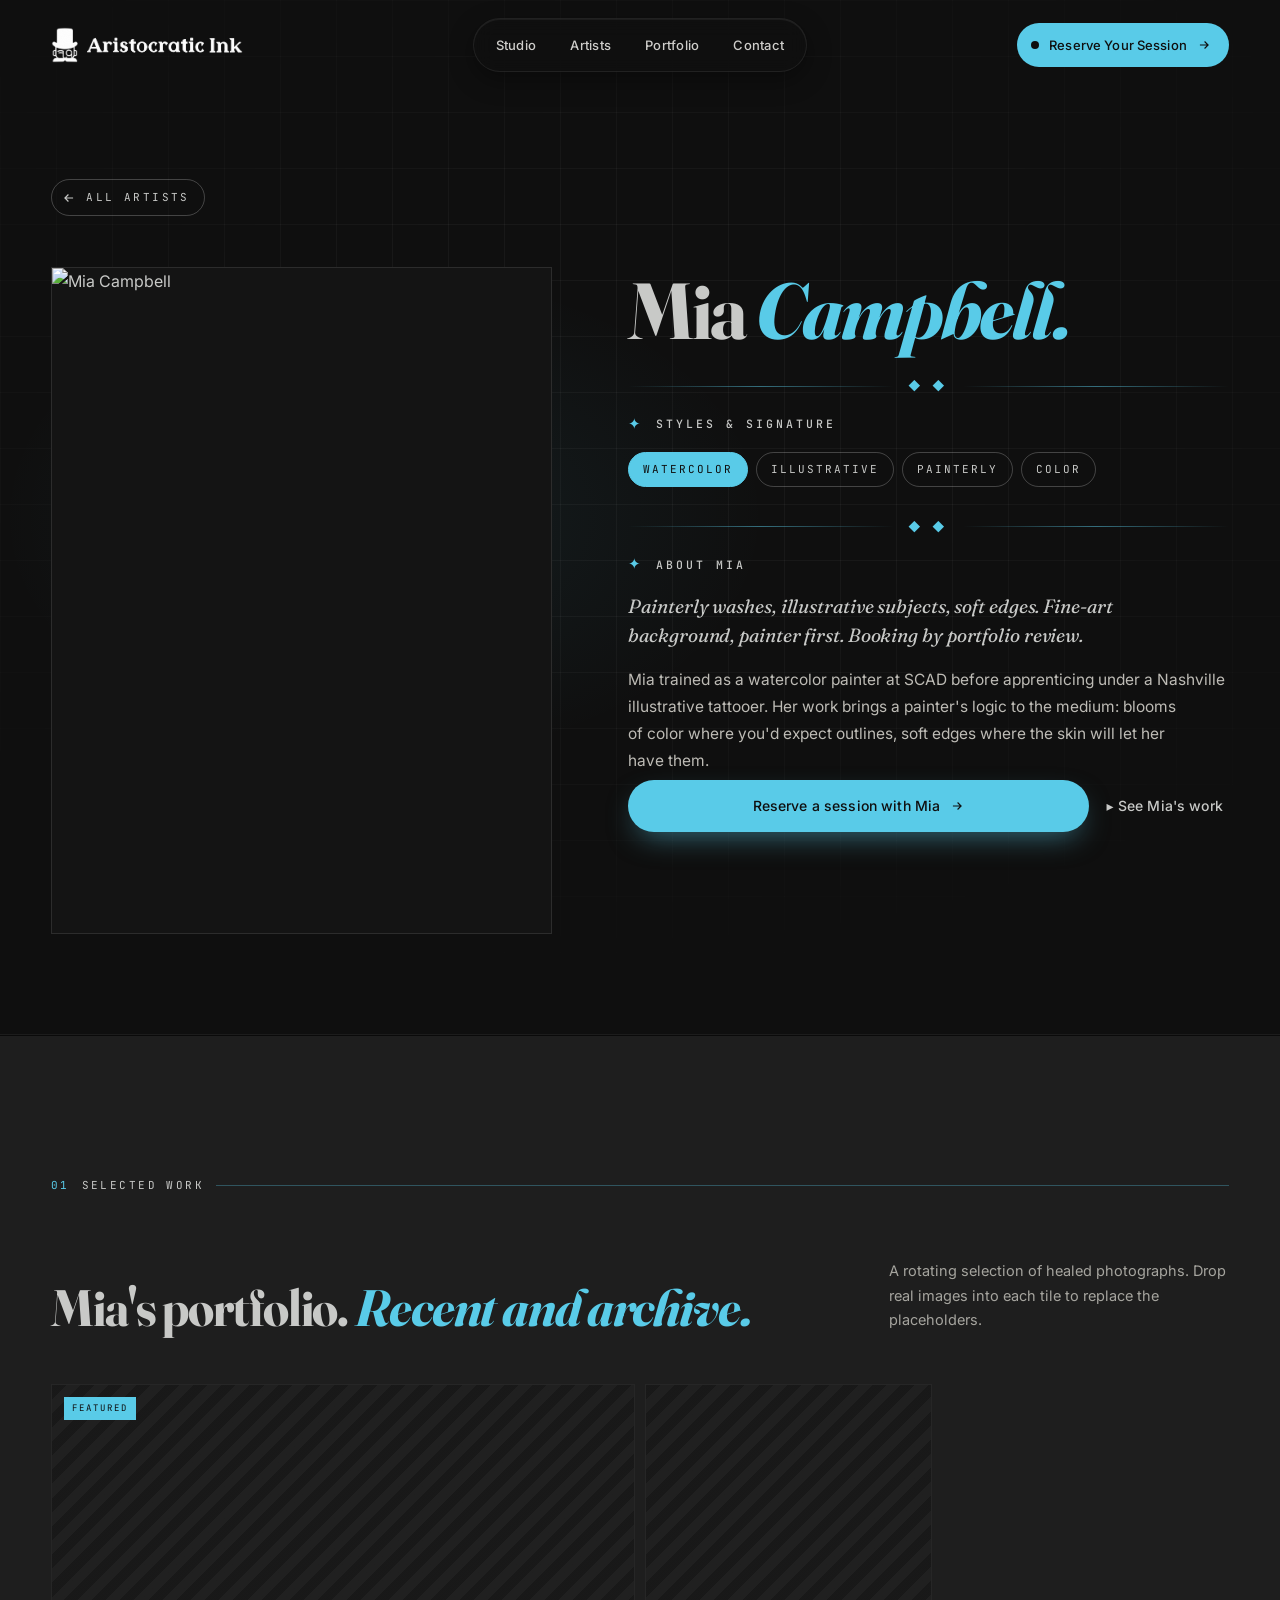
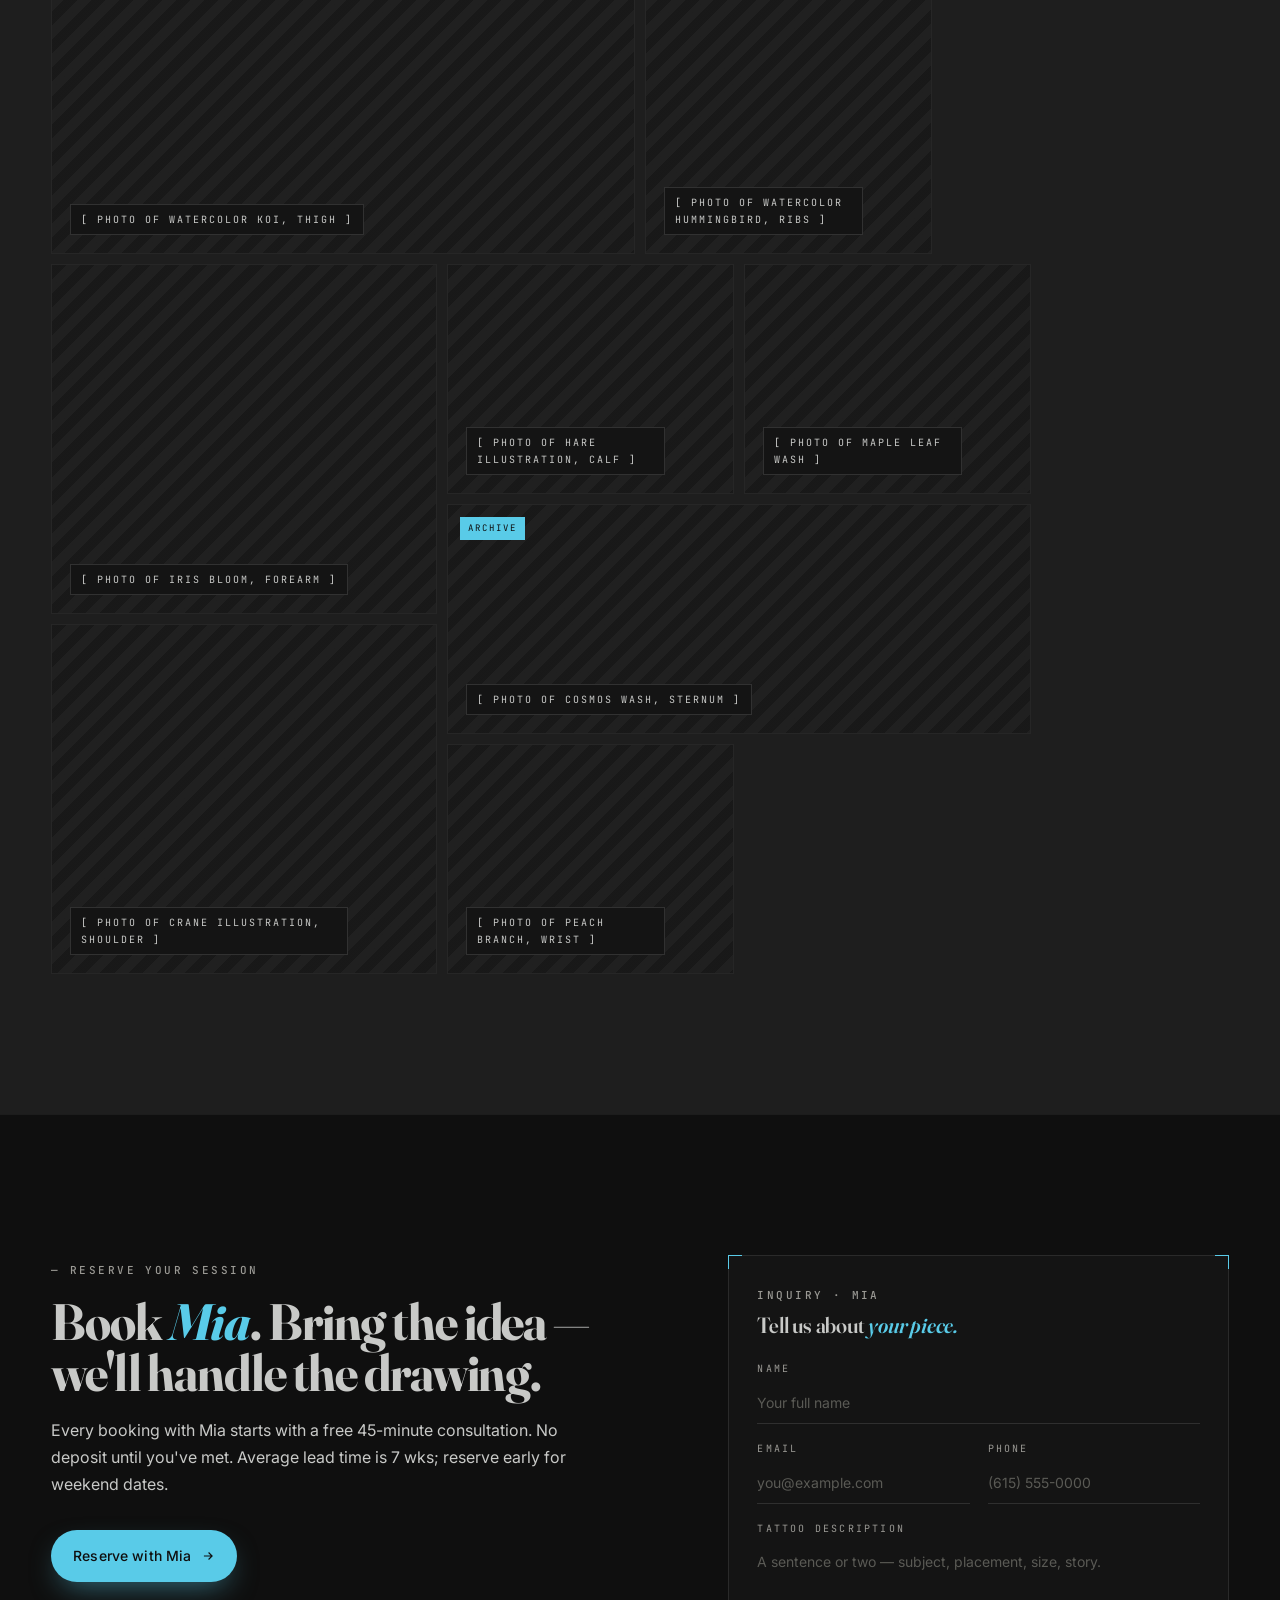
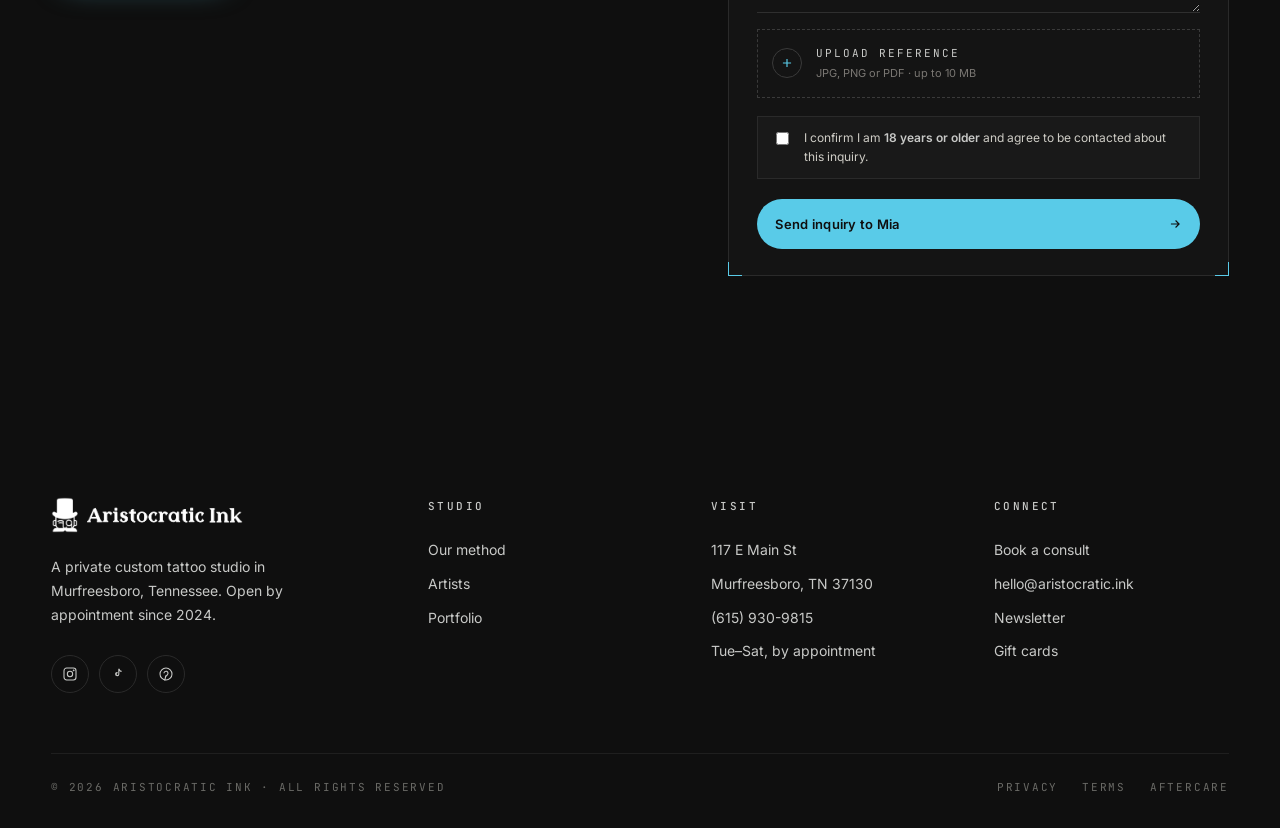
==== commit e5e7cf18: "Remove Freddy from artists grid and testimonials, add Mia photo - Removed Freddy Muzka artist card f" ====
--- a/artists/mia.html
+++ b/artists/mia.html
@@ -51,7 +51,7 @@
       <div class="artist-left">
         <div class="artist-photo reveal">
           <span class="bl"></span><span class="br"></span>
-          <div class="photo-placeholder"><span>[ Portrait of Mia in her painting corner · drop image here ]</span></div>
+          <img src="../uploads/mia-campbell.jpg" alt="Mia Campbell" style="width:100%;height:100%;object-fit:cover;object-position:center top;display:block;" />
         </div>
       </div>
       <div class="artist-meta">
